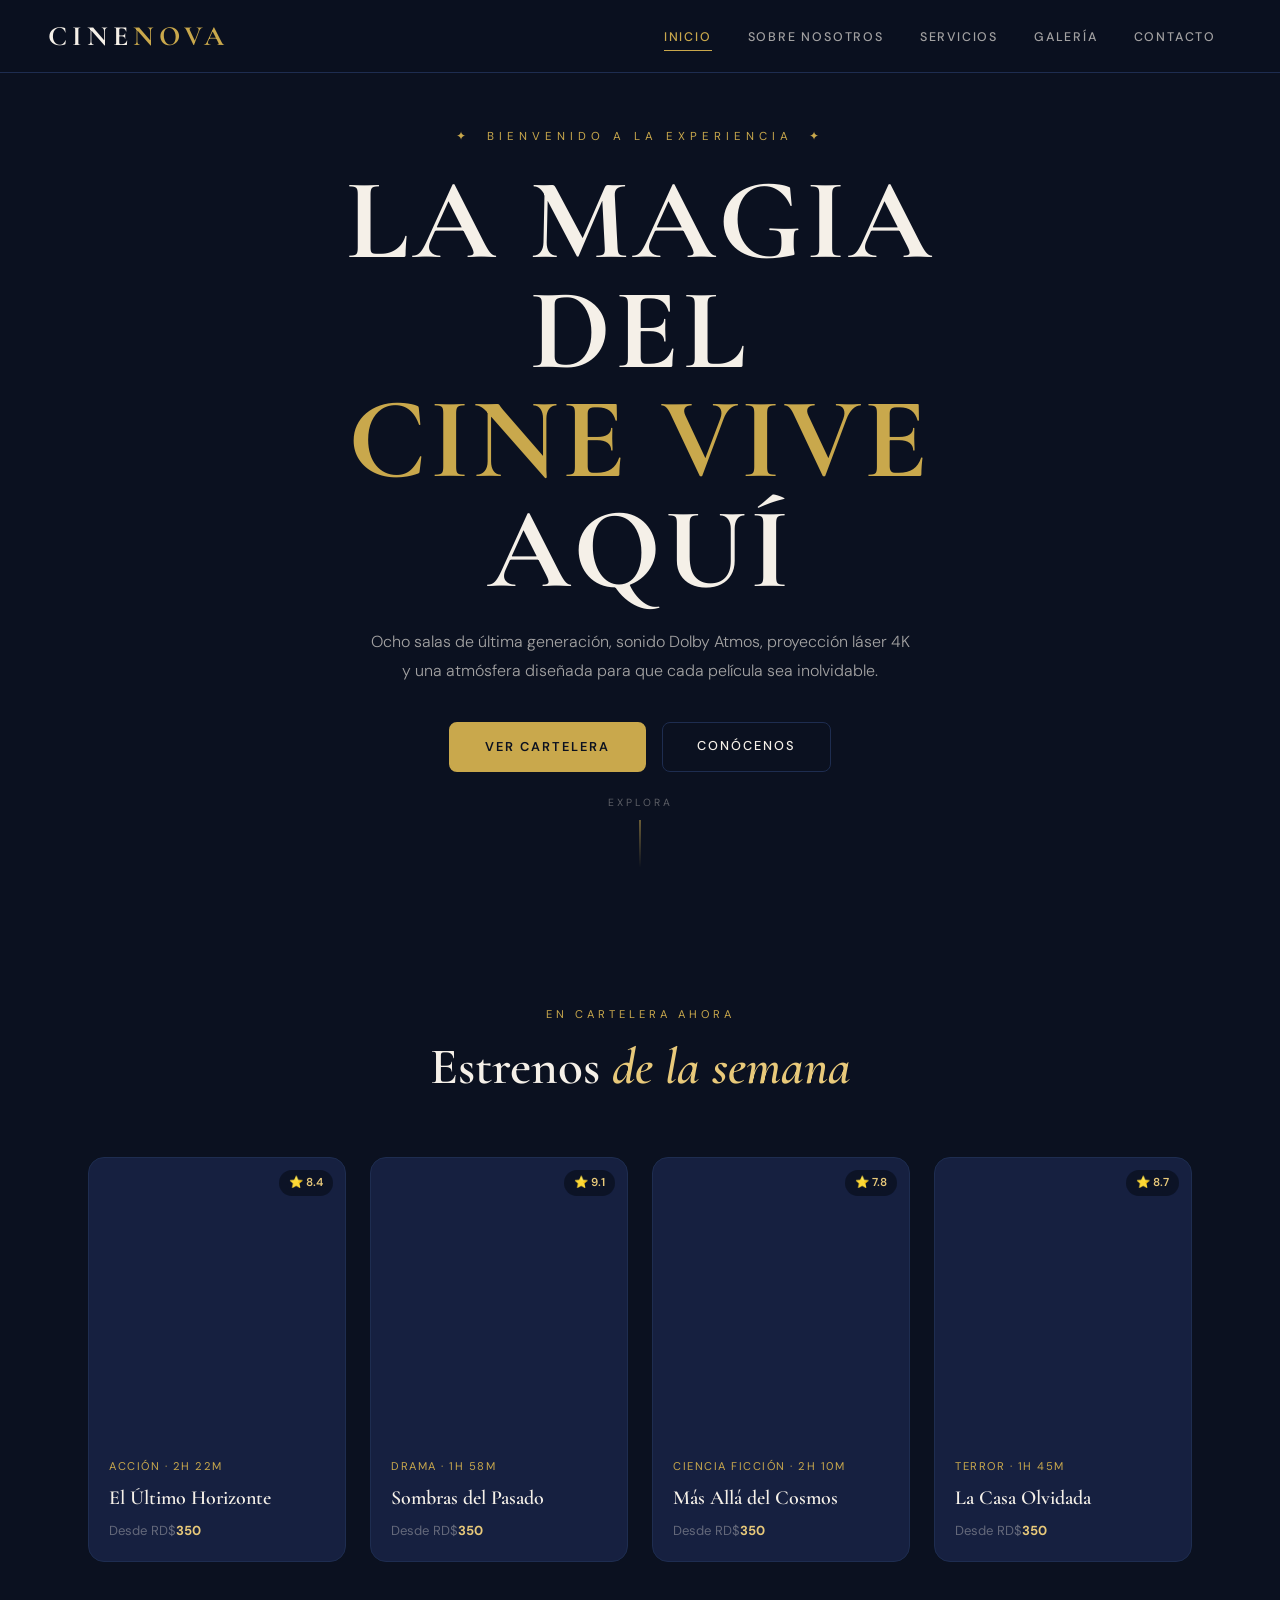
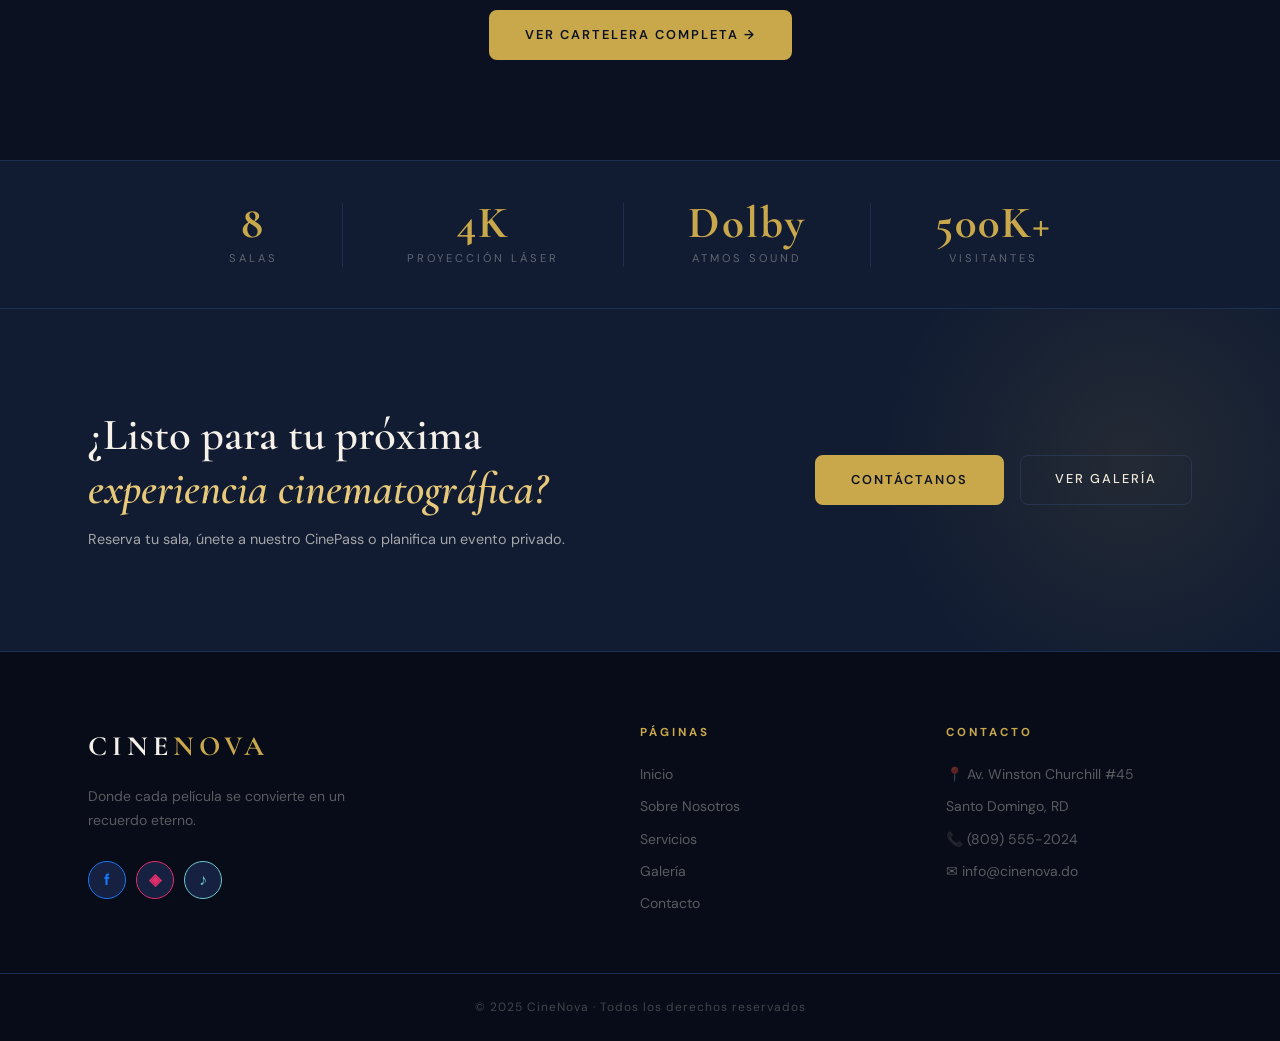
==== index.html @ c92f1b6f "Add files via upload" ====
<!DOCTYPE html>
<html lang="es">
<head>
<meta charset="UTF-8"/>
<meta name="viewport" content="width=device-width, initial-scale=1.0"/>
<title>CineNova – Inicio</title>
<link href="https://fonts.googleapis.com/css2?family=Cormorant+Garamond:wght@300;400;600;700&family=DM+Sans:wght@300;400;500;600&display=swap" rel="stylesheet"/>
<link rel="stylesheet" href="styles.css"/>
</head>
<body>

<!-- NAVBAR -->
<nav class="navbar">
  <div class="nav-inner">
    <a href="index.html" class="logo">CINE<span>NOVA</span></a>
    <ul class="nav-links" id="navLinks">
      <li><a href="index.html" class="active">Inicio</a></li>
      <li><a href="sobre.html">Sobre Nosotros</a></li>
      <li><a href="servicios.html">Servicios</a></li>
      <li><a href="galeria.html">Galería</a></li>
      <li><a href="contacto.html">Contacto</a></li>
    </ul>
    <button class="hamburger" id="hamburger" onclick="toggleNav()">
      <span></span><span></span><span></span>
    </button>
  </div>
</nav>

<!-- HERO -->
<section class="hero">
  <div class="hero-overlay"></div>
  <div class="hero-particles" id="particles"></div>
  <div class="hero-content animate-in">
    <p class="eyebrow">✦ &nbsp;Bienvenido a la experiencia&nbsp; ✦</p>
    <h1 class="hero-title">LA MAGIA DEL<br><span>CINE VIVE</span><br>AQUÍ</h1>
    <p class="hero-desc">Ocho salas de última generación, sonido Dolby Atmos, proyección láser 4K y una atmósfera diseñada para que cada película sea inolvidable.</p>
    <div class="hero-actions">
      <a href="servicios.html" class="btn-primary">Ver Cartelera</a>
      <a href="sobre.html" class="btn-ghost">Conócenos</a>
    </div>
  </div>
  <div class="hero-scroll">
    <span>Explora</span>
    <div class="scroll-line"></div>
  </div>
</section>

<!-- CARTELERA PREVIEW -->
<section class="cartelera-preview">
  <div class="container">
    <div class="section-header centered">
      <span class="label">En cartelera ahora</span>
      <h2>Estrenos <em>de la semana</em></h2>
    </div>
    <div class="peliculas-grid">
      <div class="pelicula-card" style="animation-delay:.1s">
        <div class="pelicula-img" style="background-image:url('https://images.unsplash.com/photo-1485846234645-a62644f84728?w=400&q=80')">
          <span class="rating">⭐ 8.4</span>
          <div class="pelicula-overlay"><button class="btn-tickets">Comprar</button></div>
        </div>
        <div class="pelicula-info">
          <span class="genero">Acción · 2h 22m</span>
          <h3>El Último Horizonte</h3>
          <p>Desde RD$<strong>350</strong></p>
        </div>
      </div>
      <div class="pelicula-card" style="animation-delay:.2s">
        <div class="pelicula-img" style="background-image:url('https://images.unsplash.com/photo-1626814026160-2237a95fc5a0?w=400&q=80')">
          <span class="rating">⭐ 9.1</span>
          <div class="pelicula-overlay"><button class="btn-tickets">Comprar</button></div>
        </div>
        <div class="pelicula-info">
          <span class="genero">Drama · 1h 58m</span>
          <h3>Sombras del Pasado</h3>
          <p>Desde RD$<strong>350</strong></p>
        </div>
      </div>
      <div class="pelicula-card" style="animation-delay:.3s">
        <div class="pelicula-img" style="background-image:url('https://images.unsplash.com/photo-1535016120720-40c646be5580?w=400&q=80')">
          <span class="rating">⭐ 7.8</span>
          <div class="pelicula-overlay"><button class="btn-tickets">Comprar</button></div>
        </div>
        <div class="pelicula-info">
          <span class="genero">Ciencia Ficción · 2h 10m</span>
          <h3>Más Allá del Cosmos</h3>
          <p>Desde RD$<strong>350</strong></p>
        </div>
      </div>
      <div class="pelicula-card" style="animation-delay:.4s">
        <div class="pelicula-img" style="background-image:url('https://images.unsplash.com/photo-1518676590629-3dcbd9c5a5c9?w=400&q=80')">
          <span class="rating">⭐ 8.7</span>
          <div class="pelicula-overlay"><button class="btn-tickets">Comprar</button></div>
        </div>
        <div class="pelicula-info">
          <span class="genero">Terror · 1h 45m</span>
          <h3>La Casa Olvidada</h3>
          <p>Desde RD$<strong>350</strong></p>
        </div>
      </div>
    </div>
    <div class="centered" style="margin-top:48px">
      <a href="servicios.html" class="btn-primary">Ver Cartelera Completa →</a>
    </div>
  </div>
</section>

<!-- EXPERIENCIA STRIP -->
<section class="exp-strip">
  <div class="exp-item"><span class="exp-num">8</span><span class="exp-label">Salas</span></div>
  <div class="exp-div"></div>
  <div class="exp-item"><span class="exp-num">4K</span><span class="exp-label">Proyección Láser</span></div>
  <div class="exp-div"></div>
  <div class="exp-item"><span class="exp-num">Dolby</span><span class="exp-label">Atmos Sound</span></div>
  <div class="exp-div"></div>
  <div class="exp-item"><span class="exp-num">500K+</span><span class="exp-label">Visitantes</span></div>
</section>

<!-- CTA BANNER -->
<section class="cta-banner">
  <div class="container">
    <div class="cta-inner">
      <div>
        <h2>¿Listo para tu próxima<br><em>experiencia cinematográfica?</em></h2>
        <p>Reserva tu sala, únete a nuestro CinePass o planifica un evento privado.</p>
      </div>
      <div class="cta-buttons">
        <a href="contacto.html" class="btn-primary">Contáctanos</a>
        <a href="galeria.html" class="btn-ghost">Ver Galería</a>
      </div>
    </div>
  </div>
</section>

<!-- FOOTER -->
<footer class="footer">
  <div class="footer-inner">
    <div class="footer-brand">
      <a href="index.html" class="logo">CINE<span>NOVA</span></a>
      <p>Donde cada película se convierte en un recuerdo eterno.</p>
      <div class="social-links">
        <a href="https://facebook.com" target="_blank" class="soc-btn fb">f</a>
        <a href="https://instagram.com" target="_blank" class="soc-btn ig">◈</a>
        <a href="https://tiktok.com" target="_blank" class="soc-btn tt">♪</a>
      </div>
    </div>
    <div class="footer-nav">
      <h4>Páginas</h4>
      <ul>
        <li><a href="index.html">Inicio</a></li>
        <li><a href="sobre.html">Sobre Nosotros</a></li>
        <li><a href="servicios.html">Servicios</a></li>
        <li><a href="galeria.html">Galería</a></li>
        <li><a href="contacto.html">Contacto</a></li>
      </ul>
    </div>
    <div class="footer-nav">
      <h4>Contacto</h4>
      <ul>
        <li>📍 Av. Winston Churchill #45</li>
        <li>Santo Domingo, RD</li>
        <li>📞 (809) 555-2024</li>
        <li>✉ info@cinenova.do</li>
      </ul>
    </div>
  </div>
  <div class="footer-bottom">
    <p>© 2025 CineNova · Todos los derechos reservados</p>
  </div>
</footer>

<script src="main.js"></script>
</body>
</html>
---- styles.css ----
/* ═══════════════════════════════════════
   CINENOVA — STYLESHEET GLOBAL
   Paleta: Azul marino profundo + Dorado
═══════════════════════════════════════ */

@import url('https://fonts.googleapis.com/css2?family=Cormorant+Garamond:ital,wght@0,300;0,400;0,600;0,700;1,400;1,600&family=DM+Sans:wght@300;400;500;600&display=swap');

:root {
  --navy:      #0b1120;
  --navy-mid:  #111c32;
  --navy-card: #162040;
  --navy-line: #1e2d50;
  --gold:      #c9a84c;
  --gold-lt:   #e8c97a;
  --gold-pale: rgba(201,168,76,0.12);
  --cream:     #f5f0e8;
  --cream-dim: rgba(245,240,232,0.65);
  --cream-faint:rgba(245,240,232,0.35);
  --white:     #ffffff;
  --red-acc:   #c0392b;

  --font-display: 'Cormorant Garamond', Georgia, serif;
  --font-body:    'DM Sans', sans-serif;

  --radius:  8px;
  --radius-lg: 16px;
  --shadow:  0 8px 40px rgba(0,0,0,0.45);
  --shadow-gold: 0 0 40px rgba(201,168,76,0.15);
}

*, *::before, *::after { margin:0; padding:0; box-sizing:border-box; }
html { scroll-behavior: smooth; }

body {
  background: var(--navy);
  color: var(--cream);
  font-family: var(--font-body);
  font-size: 16px;
  line-height: 1.6;
  overflow-x: hidden;
}

/* ── SCROLLBAR ── */
::-webkit-scrollbar { width: 6px; }
::-webkit-scrollbar-track { background: var(--navy); }
::-webkit-scrollbar-thumb { background: var(--gold); border-radius: 3px; }

/* ─────────────────────────────── NAVBAR */
.navbar {
  position: fixed;
  top: 0; left: 0; right: 0;
  z-index: 999;
  background: rgba(11,17,32,0.93);
  backdrop-filter: blur(18px);
  border-bottom: 1px solid var(--navy-line);
  transition: box-shadow .3s;
}
.navbar.scrolled { box-shadow: 0 4px 30px rgba(0,0,0,0.6); }
.nav-inner {
  max-width: 1280px;
  margin: 0 auto;
  padding: 0 48px;
  height: 72px;
  display: flex;
  align-items: center;
  justify-content: space-between;
}
.logo {
  font-family: var(--font-display);
  font-size: 1.75rem;
  font-weight: 700;
  letter-spacing: 5px;
  color: var(--cream);
  text-decoration: none;
}
.logo span { color: var(--gold); }
.nav-links {
  list-style: none;
  display: flex;
  gap: 4px;
}
.nav-links a {
  text-decoration: none;
  color: var(--cream-dim);
  font-size: .78rem;
  font-weight: 500;
  letter-spacing: 1.8px;
  text-transform: uppercase;
  padding: 8px 16px;
  border-radius: 4px;
  transition: color .2s, background .2s;
  position: relative;
}
.nav-links a:hover,
.nav-links a.active {
  color: var(--gold);
}
.nav-links a.active::after {
  content: '';
  position: absolute;
  bottom: 2px; left: 16px; right: 16px;
  height: 1px;
  background: var(--gold);
}
.hamburger {
  display: none;
  background: none;
  border: none;
  cursor: pointer;
  flex-direction: column;
  gap: 5px;
  padding: 4px;
}
.hamburger span {
  display: block;
  width: 24px; height: 2px;
  background: var(--cream);
  border-radius: 2px;
  transition: .3s;
}

/* ─────────────────────────────── BOTONES */
.btn-primary {
  display: inline-block;
  padding: 13px 34px;
  background: var(--gold);
  color: var(--navy);
  font-family: var(--font-body);
  font-weight: 600;
  font-size: .8rem;
  letter-spacing: 2px;
  text-transform: uppercase;
  text-decoration: none;
  border-radius: var(--radius);
  border: 2px solid var(--gold);
  transition: background .2s, color .2s, transform .15s, box-shadow .2s;
  cursor: pointer;
}
.btn-primary:hover {
  background: transparent;
  color: var(--gold);
  transform: translateY(-2px);
  box-shadow: var(--shadow-gold);
}
.btn-ghost {
  display: inline-block;
  padding: 13px 34px;
  background: transparent;
  color: var(--cream);
  font-family: var(--font-body);
  font-weight: 500;
  font-size: .8rem;
  letter-spacing: 2px;
  text-transform: uppercase;
  text-decoration: none;
  border-radius: var(--radius);
  border: 1px solid var(--navy-line);
  transition: border-color .2s, color .2s, transform .15s;
}
.btn-ghost:hover {
  border-color: var(--gold);
  color: var(--gold);
  transform: translateY(-2px);
}

/* ─────────────────────────────── HELPERS */
.container { max-width: 1200px; margin: 0 auto; padding: 0 48px; }
.centered { text-align: center; }

.section-header { margin-bottom: 60px; }
.section-header.centered { text-align: center; }
.label {
  display: inline-block;
  font-size: .7rem;
  letter-spacing: 4px;
  text-transform: uppercase;
  color: var(--gold);
  margin-bottom: 14px;
}
.section-header h2 {
  font-family: var(--font-display);
  font-size: clamp(2.2rem, 4vw, 3.4rem);
  font-weight: 600;
  color: var(--cream);
  line-height: 1.15;
}
.section-header h2 em {
  font-style: italic;
  color: var(--gold-lt);
}
.divider-gold {
  width: 48px; height: 2px;
  background: var(--gold);
  margin: 20px 0 32px;
}
.divider-gold.centered { margin: 20px auto 32px; }

/* ─────────────────────────────── PAGE HERO (subpáginas) */
.page-hero {
  min-height: 360px;
  display: flex;
  align-items: center;
  padding-top: 72px;
  position: relative;
  overflow: hidden;
}
.page-hero-bg {
  position: absolute;
  inset: 0;
  background-size: cover;
  background-position: center;
  filter: brightness(.3) saturate(.7);
}
.page-hero-overlay {
  position: absolute;
  inset: 0;
  background: linear-gradient(135deg, rgba(11,17,32,.9) 0%, rgba(11,17,32,.6) 100%);
}
.page-hero-content {
  position: relative;
  z-index: 2;
  max-width: 1200px;
  margin: 0 auto;
  padding: 80px 48px;
}
.page-hero-content .label { display: block; margin-bottom: 12px; }
.page-hero-content h1 {
  font-family: var(--font-display);
  font-size: clamp(3rem, 6vw, 5.5rem);
  font-weight: 700;
  letter-spacing: 3px;
  line-height: 1;
  color: var(--cream);
}
.page-hero-content h1 em { color: var(--gold); font-style: italic; }
.breadcrumb {
  margin-top: 24px;
  font-size: .75rem;
  letter-spacing: 1.5px;
  color: var(--cream-faint);
}
.breadcrumb a { color: var(--gold); text-decoration: none; }
.breadcrumb a:hover { text-decoration: underline; }

/* ─────────────────────────────── HERO (inicio) */
.hero {
  min-height: 100vh;
  display: flex;
  align-items: center;
  justify-content: center;
  position: relative;
  overflow: hidden;
}
.hero-overlay {
  position: absolute;
  inset: 0;
  background:
    linear-gradient(to bottom, rgba(11,17,32,.55) 0%, rgba(11,17,32,.92) 100%),
    url('https://images.unsplash.com/photo-1489599849927-2ee91cede3ba?w=1800&q=80') center/cover no-repeat;
}
.hero-particles {
  position: absolute;
  inset: 0;
  pointer-events: none;
}
.particle {
  position: absolute;
  width: 2px; height: 2px;
  background: var(--gold);
  border-radius: 50%;
  opacity: 0;
  animation: twinkle linear infinite;
}
@keyframes twinkle {
  0%   { opacity: 0; transform: translateY(0) scale(1); }
  50%  { opacity: .7; }
  100% { opacity: 0; transform: translateY(-60px) scale(.5); }
}
.hero-content {
  position: relative;
  z-index: 2;
  text-align: center;
  max-width: 820px;
  padding: 0 24px;
}
.animate-in { animation: fadeUp .9s ease both; }
.eyebrow {
  font-size: .72rem;
  letter-spacing: 5px;
  text-transform: uppercase;
  color: var(--gold);
  margin-bottom: 20px;
}
.hero-title {
  font-family: var(--font-display);
  font-size: clamp(3.5rem, 9vw, 7.5rem);
  font-weight: 700;
  line-height: .95;
  letter-spacing: 4px;
  color: var(--cream);
  margin-bottom: 24px;
}
.hero-title span { color: var(--gold); }
.hero-desc {
  font-size: 1rem;
  font-weight: 300;
  line-height: 1.8;
  color: var(--cream-dim);
  max-width: 540px;
  margin: 0 auto 36px;
}
.hero-actions { display: flex; gap: 16px; justify-content: center; flex-wrap: wrap; }
.hero-scroll {
  position: absolute;
  bottom: 32px; left: 50%;
  transform: translateX(-50%);
  display: flex;
  flex-direction: column;
  align-items: center;
  gap: 8px;
  font-size: .65rem;
  letter-spacing: 3px;
  text-transform: uppercase;
  color: var(--cream-faint);
  z-index: 2;
}
.scroll-line {
  width: 1px; height: 48px;
  background: linear-gradient(to bottom, var(--gold), transparent);
  animation: scrollPulse 2s ease-in-out infinite;
}
@keyframes scrollPulse {
  0%,100% { opacity: .3; transform: scaleY(.5); transform-origin: top; }
  50%      { opacity: 1;  transform: scaleY(1);  transform-origin: top; }
}

/* ─────────────────────────────── CARTELERA PREVIEW */
.cartelera-preview {
  padding: 100px 0;
  background: var(--navy);
}
.peliculas-grid {
  display: grid;
  grid-template-columns: repeat(4, 1fr);
  gap: 24px;
}
.pelicula-card {
  border-radius: var(--radius-lg);
  overflow: hidden;
  background: var(--navy-card);
  border: 1px solid var(--navy-line);
  transition: transform .3s, box-shadow .3s;
  animation: fadeUp .6s ease both;
}
.pelicula-card:hover {
  transform: translateY(-8px);
  box-shadow: var(--shadow-gold);
}
.pelicula-img {
  height: 280px;
  background-size: cover;
  background-position: center;
  position: relative;
  overflow: hidden;
}
.rating {
  position: absolute;
  top: 12px; right: 12px;
  background: rgba(11,17,32,.8);
  color: var(--gold-lt);
  font-size: .72rem;
  font-weight: 600;
  padding: 4px 10px;
  border-radius: 20px;
  backdrop-filter: blur(8px);
}
.pelicula-overlay {
  position: absolute;
  inset: 0;
  background: rgba(11,17,32,.7);
  display: flex;
  align-items: center;
  justify-content: center;
  opacity: 0;
  transition: opacity .3s;
}
.pelicula-card:hover .pelicula-overlay { opacity: 1; }
.btn-tickets {
  padding: 10px 24px;
  background: var(--gold);
  color: var(--navy);
  font-family: var(--font-body);
  font-weight: 700;
  font-size: .75rem;
  letter-spacing: 2px;
  text-transform: uppercase;
  border: none;
  border-radius: 4px;
  cursor: pointer;
  transition: background .2s;
}
.btn-tickets:hover { background: var(--gold-lt); }
.pelicula-info {
  padding: 20px;
}
.genero {
  font-size: .7rem;
  letter-spacing: 1.5px;
  text-transform: uppercase;
  color: var(--gold);
  display: block;
  margin-bottom: 6px;
}
.pelicula-info h3 {
  font-family: var(--font-display);
  font-size: 1.25rem;
  font-weight: 600;
  color: var(--cream);
  margin-bottom: 6px;
}
.pelicula-info p { font-size: .82rem; color: var(--cream-faint); }
.pelicula-info strong { color: var(--gold-lt); }

/* ─────────────────────────────── EXP STRIP */
.exp-strip {
  background: var(--navy-mid);
  border-top: 1px solid var(--navy-line);
  border-bottom: 1px solid var(--navy-line);
  display: flex;
  align-items: center;
  justify-content: center;
  flex-wrap: wrap;
  gap: 0;
  padding: 0;
}
.exp-item {
  display: flex;
  flex-direction: column;
  align-items: center;
  padding: 40px 64px;
  gap: 4px;
}
.exp-num {
  font-family: var(--font-display);
  font-size: 2.8rem;
  font-weight: 700;
  color: var(--gold);
  letter-spacing: 2px;
  line-height: 1;
}
.exp-label {
  font-size: .7rem;
  letter-spacing: 3px;
  text-transform: uppercase;
  color: var(--cream-faint);
}
.exp-div {
  width: 1px; height: 64px;
  background: var(--navy-line);
}

/* ─────────────────────────────── CTA BANNER */
.cta-banner {
  padding: 100px 0;
  background: var(--navy-mid);
  position: relative;
  overflow: hidden;
}
.cta-banner::before {
  content: '';
  position: absolute;
  top: -100px; right: -100px;
  width: 500px; height: 500px;
  background: radial-gradient(circle, rgba(201,168,76,.1) 0%, transparent 70%);
  pointer-events: none;
}
.cta-inner {
  display: flex;
  align-items: center;
  justify-content: space-between;
  gap: 40px;
  flex-wrap: wrap;
}
.cta-inner h2 {
  font-family: var(--font-display);
  font-size: clamp(2rem, 3.5vw, 3rem);
  font-weight: 600;
  color: var(--cream);
  line-height: 1.2;
}
.cta-inner h2 em { color: var(--gold-lt); font-style: italic; }
.cta-inner p { margin-top: 12px; color: var(--cream-dim); font-size: .9rem; }
.cta-buttons { display: flex; gap: 16px; flex-wrap: wrap; }

/* ─────────────────────────────── FOOTER */
.footer {
  background: #070c18;
  border-top: 1px solid var(--navy-line);
}
.footer-inner {
  max-width: 1200px;
  margin: 0 auto;
  padding: 72px 48px 48px;
  display: grid;
  grid-template-columns: 2fr 1fr 1fr;
  gap: 60px;
}
.footer-brand p {
  font-size: .875rem;
  color: var(--cream-faint);
  margin-top: 16px;
  line-height: 1.7;
  max-width: 300px;
}
.social-links {
  display: flex;
  gap: 10px;
  margin-top: 28px;
}
.soc-btn {
  width: 38px; height: 38px;
  border-radius: 50%;
  display: flex;
  align-items: center;
  justify-content: center;
  font-size: 1rem;
  text-decoration: none;
  font-weight: 700;
  transition: transform .2s, opacity .2s;
  border: 1px solid var(--navy-line);
  color: var(--cream);
  background: var(--navy-card);
}
.soc-btn:hover { transform: translateY(-3px); opacity: .85; }
.soc-btn.fb { border-color: #1877f2; color: #1877f2; }
.soc-btn.ig { border-color: #e1306c; color: #e1306c; }
.soc-btn.tt { border-color: #69c9d0; color: #69c9d0; }
.footer-nav h4 {
  font-size: .72rem;
  letter-spacing: 3px;
  text-transform: uppercase;
  color: var(--gold);
  margin-bottom: 20px;
}
.footer-nav ul { list-style: none; }
.footer-nav ul li {
  margin-bottom: 10px;
  font-size: .875rem;
  color: var(--cream-faint);
}
.footer-nav ul li a {
  color: var(--cream-faint);
  text-decoration: none;
  transition: color .2s;
}
.footer-nav ul li a:hover { color: var(--gold); }
.footer-bottom {
  border-top: 1px solid var(--navy-line);
  text-align: center;
  padding: 24px 48px;
  font-size: .75rem;
  color: rgba(245,240,232,.25);
  letter-spacing: 1px;
}

/* ─────────────────────────────── SOBRE NOSOTROS */
.sobre-layout {
  padding: 96px 0;
  background: var(--navy);
}
.sobre-grid {
  display: grid;
  grid-template-columns: 1fr 1fr;
  gap: 80px;
  align-items: center;
  max-width: 1200px;
  margin: 0 auto;
  padding: 0 48px;
}
.sobre-img-wrap {
  position: relative;
}
.sobre-img-wrap img {
  width: 100%;
  height: 520px;
  object-fit: cover;
  border-radius: var(--radius-lg);
  display: block;
  filter: brightness(.9) saturate(.85);
  transition: filter .4s;
}
.sobre-img-wrap:hover img { filter: brightness(1) saturate(1); }
.sobre-img-accent {
  position: absolute;
  bottom: -16px; right: -16px;
  width: 160px; height: 160px;
  border: 2px solid var(--gold);
  border-radius: var(--radius-lg);
  z-index: -1;
  opacity: .35;
}
.sobre-text p {
  font-size: .95rem;
  line-height: 1.9;
  color: var(--cream-dim);
  margin-bottom: 20px;
}
.valores-list {
  display: grid;
  grid-template-columns: 1fr 1fr;
  gap: 16px;
  margin-top: 36px;
}
.valor-item {
  background: var(--navy-card);
  border: 1px solid var(--navy-line);
  border-radius: var(--radius);
  padding: 20px 18px;
  transition: border-color .3s;
}
.valor-item:hover { border-color: var(--gold); }
.valor-item .icon { font-size: 1.5rem; margin-bottom: 8px; }
.valor-item h4 {
  font-family: var(--font-display);
  font-size: 1.1rem;
  color: var(--gold-lt);
  margin-bottom: 4px;
}
.valor-item p { font-size: .8rem; color: var(--cream-faint); line-height: 1.5; }

.equipo-section {
  padding: 80px 0;
  background: var(--navy-mid);
}
.equipo-grid {
  display: grid;
  grid-template-columns: repeat(3, 1fr);
  gap: 28px;
  margin-top: 16px;
}
.equipo-card {
  text-align: center;
  background: var(--navy-card);
  border: 1px solid var(--navy-line);
  border-radius: var(--radius-lg);
  padding: 36px 24px;
  transition: border-color .3s, transform .3s;
}
.equipo-card:hover { border-color: var(--gold); transform: translateY(-4px); }
.equipo-avatar {
  width: 90px; height: 90px;
  border-radius: 50%;
  object-fit: cover;
  margin: 0 auto 16px;
  border: 2px solid var(--gold);
  filter: grayscale(.3);
}
.equipo-card h3 {
  font-family: var(--font-display);
  font-size: 1.3rem;
  color: var(--cream);
  margin-bottom: 4px;
}
.equipo-card .cargo {
  font-size: .72rem;
  letter-spacing: 2px;
  text-transform: uppercase;
  color: var(--gold);
  margin-bottom: 12px;
}
.equipo-card p { font-size: .85rem; color: var(--cream-faint); line-height: 1.6; }

/* ─────────────────────────────── SERVICIOS */
.servicios-section {
  padding: 96px 0;
  background: var(--navy);
}
.servicios-main-grid {
  display: grid;
  grid-template-columns: repeat(3, 1fr);
  gap: 24px;
  margin-top: 16px;
}
.servicio-card {
  background: var(--navy-card);
  border: 1px solid var(--navy-line);
  border-radius: var(--radius-lg);
  padding: 44px 32px;
  transition: border-color .3s, transform .3s, box-shadow .3s;
  position: relative;
  overflow: hidden;
}
.servicio-card::before {
  content: '';
  position: absolute;
  top: 0; left: 0; right: 0;
  height: 3px;
  background: linear-gradient(90deg, var(--gold), var(--gold-lt));
  transform: scaleX(0);
  transform-origin: left;
  transition: transform .35s ease;
}
.servicio-card:hover::before { transform: scaleX(1); }
.servicio-card:hover {
  border-color: var(--gold);
  transform: translateY(-6px);
  box-shadow: var(--shadow-gold);
}
.serv-icon { font-size: 2.4rem; margin-bottom: 20px; display: block; }
.servicio-card h3 {
  font-family: var(--font-display);
  font-size: 1.5rem;
  font-weight: 600;
  color: var(--cream);
  margin-bottom: 12px;
  letter-spacing: 1px;
}
.servicio-card p {
  font-size: .88rem;
  line-height: 1.75;
  color: var(--cream-dim);
  margin-bottom: 20px;
}
.serv-price {
  display: inline-block;
  padding: 5px 14px;
  background: var(--gold-pale);
  color: var(--gold-lt);
  border-radius: 20px;
  font-size: .72rem;
  font-weight: 600;
  letter-spacing: 1.5px;
  text-transform: uppercase;
  border: 1px solid rgba(201,168,76,.25);
}
.serv-featured {
  border-color: var(--gold) !important;
  background: linear-gradient(135deg, var(--navy-card) 0%, rgba(201,168,76,.08) 100%);
}
.featured-badge {
  position: absolute;
  top: 18px; right: 18px;
  background: var(--gold);
  color: var(--navy);
  font-size: .65rem;
  font-weight: 700;
  letter-spacing: 2px;
  text-transform: uppercase;
  padding: 4px 10px;
  border-radius: 20px;
}

.horarios-section {
  padding: 80px 0;
  background: var(--navy-mid);
}
.horarios-grid {
  display: grid;
  grid-template-columns: repeat(4, 1fr);
  gap: 20px;
  margin-top: 16px;
}
.horario-card {
  background: var(--navy-card);
  border: 1px solid var(--navy-line);
  border-radius: var(--radius);
  padding: 28px 20px;
  text-align: center;
  transition: border-color .3s;
}
.horario-card:hover { border-color: var(--gold); }
.horario-card h4 {
  font-family: var(--font-display);
  font-size: 1.1rem;
  color: var(--gold-lt);
  margin-bottom: 8px;
}
.horario-card p { font-size: .82rem; color: var(--cream-faint); line-height: 1.6; }

/* ─────────────────────────────── GALERÍA */
.galeria-section {
  padding: 96px 0;
  background: var(--navy);
}
.galeria-masonry {
  display: grid;
  grid-template-columns: repeat(3, 1fr);
  grid-auto-rows: 220px;
  gap: 14px;
  margin-top: 16px;
}
.gal-item {
  overflow: hidden;
  border-radius: var(--radius);
  position: relative;
  cursor: pointer;
}
.gal-item.tall { grid-row: span 2; }
.gal-item.wide { grid-column: span 2; }
.gal-item img {
  width: 100%; height: 100%;
  object-fit: cover;
  transition: transform .5s, filter .5s;
  filter: brightness(.75) saturate(.8);
}
.gal-item:hover img { transform: scale(1.06); filter: brightness(.95) saturate(1.1); }
.gal-overlay {
  position: absolute; inset: 0;
  background: linear-gradient(to top, rgba(11,17,32,.7) 0%, transparent 60%);
  display: flex; align-items: flex-end;
  padding: 20px;
  opacity: 0;
  transition: opacity .3s;
}
.gal-item:hover .gal-overlay { opacity: 1; }
.gal-overlay span {
  font-size: .75rem;
  letter-spacing: 2px;
  text-transform: uppercase;
  color: var(--gold-lt);
  font-weight: 600;
}

.video-section {
  padding: 80px 0;
  background: var(--navy-mid);
}
.video-embed-wrap {
  position: relative;
  width: 100%; max-width: 860px;
  aspect-ratio: 16/9;
  border-radius: var(--radius-lg);
  overflow: hidden;
  border: 1px solid var(--navy-line);
  box-shadow: var(--shadow);
  margin-top: 16px;
}
.video-embed-wrap iframe { width: 100%; height: 100%; border: none; }

.redes-section {
  padding: 80px 0;
  background: var(--navy);
}
.redes-grid {
  display: grid;
  grid-template-columns: repeat(3, 1fr);
  gap: 24px;
  margin-top: 16px;
}
.red-card {
  display: flex;
  align-items: center;
  gap: 20px;
  background: var(--navy-card);
  border: 1px solid var(--navy-line);
  border-radius: var(--radius-lg);
  padding: 32px 28px;
  text-decoration: none;
  transition: border-color .3s, transform .2s;
}
.red-card:hover { transform: translateY(-4px); }
.red-card.fb:hover { border-color: #1877f2; }
.red-card.ig:hover { border-color: #e1306c; }
.red-card.tt:hover { border-color: #69c9d0; }
.red-icon { font-size: 2rem; min-width: 48px; text-align: center; }
.red-info h4 {
  font-family: var(--font-display);
  font-size: 1.2rem;
  color: var(--cream);
  margin-bottom: 4px;
}
.red-info p { font-size: .8rem; color: var(--cream-faint); }

/* ─────────────────────────────── CONTACTO */
.contacto-section {
  padding: 96px 0;
  background: var(--navy);
}
.contacto-grid {
  display: grid;
  grid-template-columns: 1fr 1.2fr;
  gap: 80px;
  max-width: 1200px;
  margin: 0 auto;
  padding: 0 48px;
}
.contacto-info p {
  font-size: .9rem;
  line-height: 1.85;
  color: var(--cream-dim);
  margin-bottom: 36px;
}
.info-block {
  display: flex;
  align-items: flex-start;
  gap: 18px;
  margin-bottom: 28px;
}
.info-block .ib-icon {
  width: 44px; height: 44px;
  background: var(--gold-pale);
  border: 1px solid rgba(201,168,76,.2);
  border-radius: 50%;
  display: flex; align-items: center; justify-content: center;
  font-size: 1.1rem;
  flex-shrink: 0;
}
.info-block .ib-text strong {
  display: block;
  font-size: .7rem;
  letter-spacing: 2px;
  text-transform: uppercase;
  color: var(--gold);
  margin-bottom: 4px;
}
.info-block .ib-text span {
  font-size: .9rem;
  color: var(--cream-dim);
}
.map-embed {
  margin-top: 36px;
  border-radius: var(--radius-lg);
  overflow: hidden;
  border: 1px solid var(--navy-line);
  height: 220px;
}
.map-embed iframe { width:100%; height:100%; border:none; filter: invert(.9) hue-rotate(185deg) saturate(.6); }

.contacto-form-box {
  background: var(--navy-card);
  border: 1px solid var(--navy-line);
  border-radius: var(--radius-lg);
  padding: 48px 44px;
}
.contacto-form-box h3 {
  font-family: var(--font-display);
  font-size: 2rem;
  color: var(--cream);
  margin-bottom: 8px;
}
.contacto-form-box .sub-text {
  font-size: .85rem;
  color: var(--cream-faint);
  margin-bottom: 32px;
}
.form-row { display: grid; grid-template-columns: 1fr 1fr; gap: 16px; }
.form-group { margin-bottom: 20px; }
.form-group label {
  display: block;
  font-size: .7rem;
  letter-spacing: 2px;
  text-transform: uppercase;
  color: var(--cream-faint);
  margin-bottom: 8px;
}
.form-group input,
.form-group select,
.form-group textarea {
  width: 100%;
  background: rgba(255,255,255,.04);
  border: 1px solid var(--navy-line);
  border-radius: var(--radius);
  padding: 12px 16px;
  color: var(--cream);
  font-family: var(--font-body);
  font-size: .9rem;
  transition: border-color .2s;
  outline: none;
}
.form-group input:focus,
.form-group select:focus,
.form-group textarea:focus { border-color: var(--gold); }
.form-group select option { background: var(--navy-card); }
.form-group textarea { height: 130px; resize: vertical; }
.btn-send {
  width: 100%;
  padding: 15px;
  background: var(--gold);
  color: var(--navy);
  font-family: var(--font-body);
  font-weight: 700;
  font-size: .82rem;
  letter-spacing: 2.5px;
  text-transform: uppercase;
  border: 2px solid var(--gold);
  border-radius: var(--radius);
  cursor: pointer;
  transition: background .2s, color .2s, transform .15s;
  margin-top: 8px;
}
.btn-send:hover {
  background: transparent;
  color: var(--gold);
  transform: translateY(-2px);
}
.form-success-msg {
  display: none;
  text-align: center;
  padding: 32px 0;
}
.form-success-msg .check { font-size: 3rem; margin-bottom: 12px; }
.form-success-msg h4 {
  font-family: var(--font-display);
  font-size: 1.6rem;
  color: var(--gold-lt);
  margin-bottom: 8px;
}
.form-success-msg p { font-size: .85rem; color: var(--cream-faint); }

/* ─────────────────────────────── ANIMACIONES */
@keyframes fadeUp {
  from { opacity:0; transform:translateY(28px); }
  to   { opacity:1; transform:translateY(0); }
}
.reveal {
  opacity: 0;
  transform: translateY(24px);
  transition: opacity .65s ease, transform .65s ease;
}
.reveal.visible { opacity: 1; transform: translateY(0); }

/* ─────────────────────────────── RESPONSIVE */
@media (max-width: 1024px) {
  .peliculas-grid { grid-template-columns: repeat(2, 1fr); }
  .servicios-main-grid { grid-template-columns: repeat(2, 1fr); }
  .horarios-grid { grid-template-columns: repeat(2, 1fr); }
  .sobre-grid { grid-template-columns: 1fr; gap: 40px; }
  .sobre-img-wrap img { height: 360px; }
  .equipo-grid { grid-template-columns: 1fr 1fr; }
  .contacto-grid { grid-template-columns: 1fr; gap: 48px; padding: 0 24px; }
  .galeria-masonry { grid-template-columns: 1fr 1fr; }
  .redes-grid { grid-template-columns: 1fr; max-width: 440px; }
  .footer-inner { grid-template-columns: 1fr 1fr; }
}
@media (max-width: 768px) {
  .nav-inner { padding: 0 24px; }
  .container { padding: 0 24px; }
  .nav-links { display: none; position: absolute; top: 72px; left: 0; right: 0; background: var(--navy-mid); padding: 24px; flex-direction: column; border-bottom: 1px solid var(--navy-line); }
  .nav-links.open { display: flex; }
  .hamburger { display: flex; }
  .exp-item { padding: 28px 28px; }
  .exp-div { display: none; }
  .peliculas-grid { grid-template-columns: 1fr; }
  .servicios-main-grid { grid-template-columns: 1fr; }
  .horarios-grid { grid-template-columns: 1fr 1fr; }
  .form-row { grid-template-columns: 1fr; }
  .galeria-masonry { grid-template-columns: 1fr; }
  .gal-item.wide { grid-column: span 1; }
  .redes-grid { grid-template-columns: 1fr; }
  .equipo-grid { grid-template-columns: 1fr; }
  .valores-list { grid-template-columns: 1fr; }
  .cta-inner { flex-direction: column; }
  .footer-inner { grid-template-columns: 1fr; padding: 48px 24px 24px; gap: 36px; }
  .page-hero-content { padding: 60px 24px; }
}
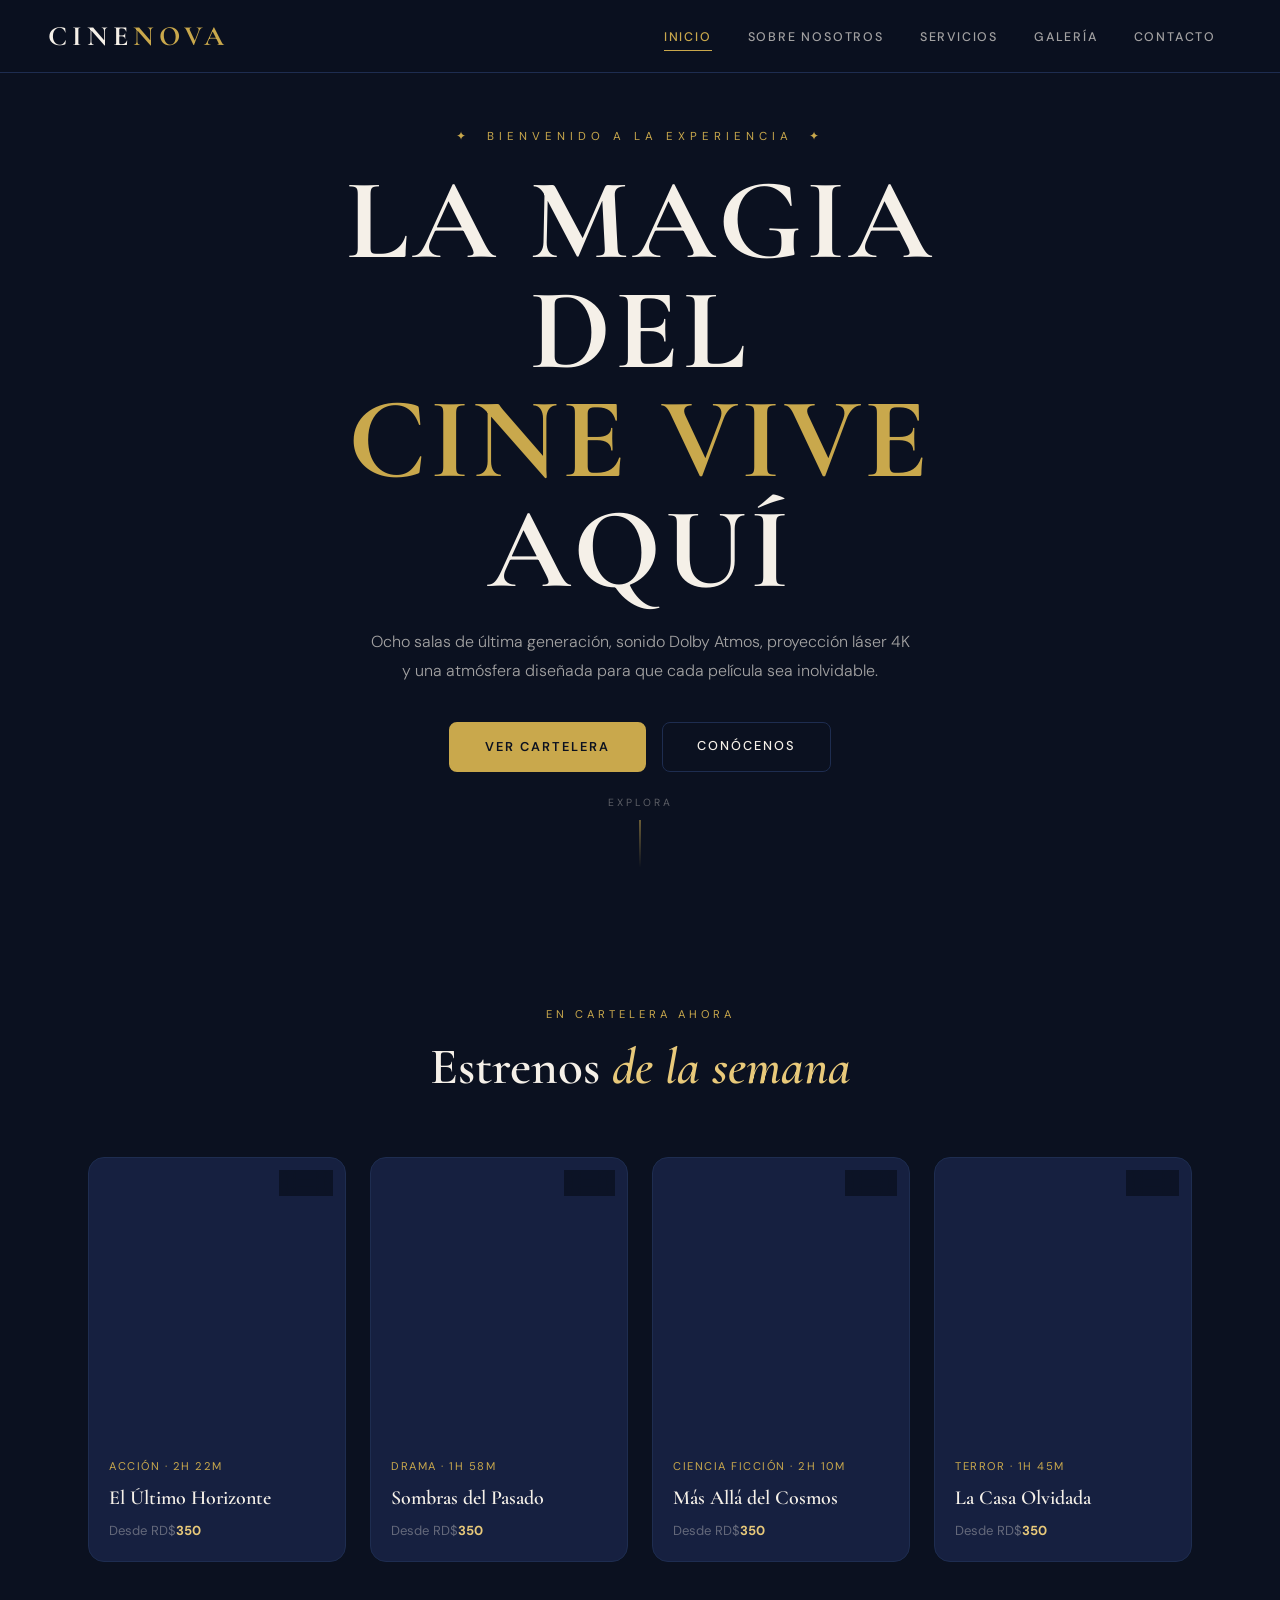
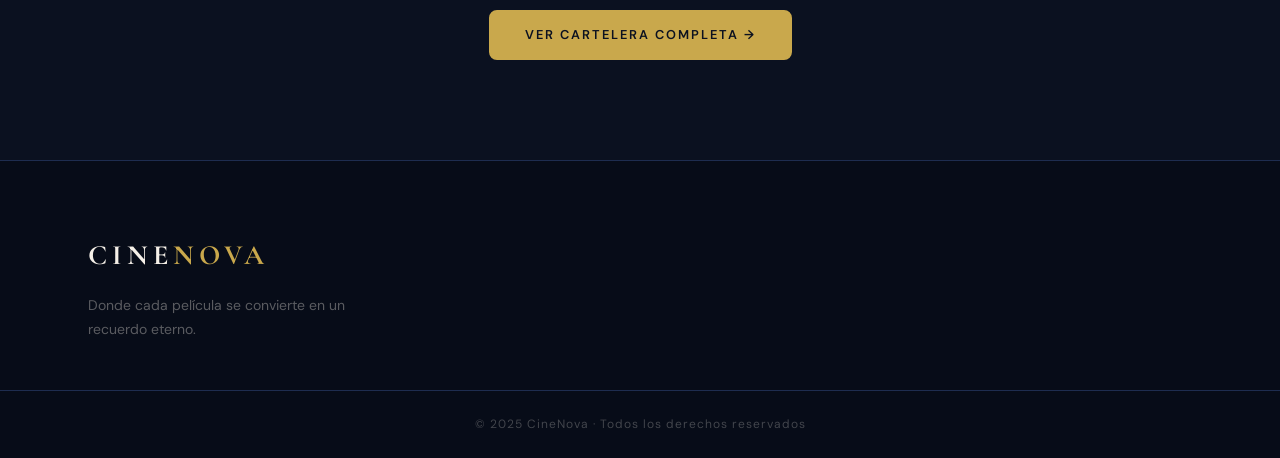
==== commit f9de94e2: "Update index.html" ====
--- a/index.html
+++ b/index.html
@@ -53,10 +53,14 @@
       <h2>Estrenos <em>de la semana</em></h2>
     </div>
     <div class="peliculas-grid">
+
+      <!-- 1 -->
       <div class="pelicula-card" style="animation-delay:.1s">
         <div class="pelicula-img" style="background-image:url('https://images.unsplash.com/photo-1485846234645-a62644f84728?w=400&q=80')">
           <span class="rating">⭐ 8.4</span>
-          <div class="pelicula-overlay"><button class="btn-tickets">Comprar</button></div>
+          <div class="pelicula-overlay">
+            <button class="btn-tickets" onclick="comprar('El Último Horizonte')">Comprar</button>
+          </div>
         </div>
         <div class="pelicula-info">
           <span class="genero">Acción · 2h 22m</span>
@@ -64,10 +68,14 @@
           <p>Desde RD$<strong>350</strong></p>
         </div>
       </div>
+
+      <!-- 2 -->
       <div class="pelicula-card" style="animation-delay:.2s">
         <div class="pelicula-img" style="background-image:url('https://images.unsplash.com/photo-1626814026160-2237a95fc5a0?w=400&q=80')">
           <span class="rating">⭐ 9.1</span>
-          <div class="pelicula-overlay"><button class="btn-tickets">Comprar</button></div>
+          <div class="pelicula-overlay">
+            <button class="btn-tickets" onclick="comprar('Sombras del Pasado')">Comprar</button>
+          </div>
         </div>
         <div class="pelicula-info">
           <span class="genero">Drama · 1h 58m</span>
@@ -75,10 +83,14 @@
           <p>Desde RD$<strong>350</strong></p>
         </div>
       </div>
+
+      <!-- 3 -->
       <div class="pelicula-card" style="animation-delay:.3s">
         <div class="pelicula-img" style="background-image:url('https://images.unsplash.com/photo-1535016120720-40c646be5580?w=400&q=80')">
           <span class="rating">⭐ 7.8</span>
-          <div class="pelicula-overlay"><button class="btn-tickets">Comprar</button></div>
+          <div class="pelicula-overlay">
+            <button class="btn-tickets" onclick="comprar('Más Allá del Cosmos')">Comprar</button>
+          </div>
         </div>
         <div class="pelicula-info">
           <span class="genero">Ciencia Ficción · 2h 10m</span>
@@ -86,10 +98,14 @@
           <p>Desde RD$<strong>350</strong></p>
         </div>
       </div>
+
+      <!-- 4 -->
       <div class="pelicula-card" style="animation-delay:.4s">
         <div class="pelicula-img" style="background-image:url('https://images.unsplash.com/photo-1518676590629-3dcbd9c5a5c9?w=400&q=80')">
           <span class="rating">⭐ 8.7</span>
-          <div class="pelicula-overlay"><button class="btn-tickets">Comprar</button></div>
+          <div class="pelicula-overlay">
+            <button class="btn-tickets" onclick="comprar('La Casa Olvidada')">Comprar</button>
+          </div>
         </div>
         <div class="pelicula-info">
           <span class="genero">Terror · 1h 45m</span>
@@ -97,36 +113,11 @@
           <p>Desde RD$<strong>350</strong></p>
         </div>
       </div>
+
     </div>
+
     <div class="centered" style="margin-top:48px">
       <a href="servicios.html" class="btn-primary">Ver Cartelera Completa →</a>
-    </div>
-  </div>
-</section>
-
-<!-- EXPERIENCIA STRIP -->
-<section class="exp-strip">
-  <div class="exp-item"><span class="exp-num">8</span><span class="exp-label">Salas</span></div>
-  <div class="exp-div"></div>
-  <div class="exp-item"><span class="exp-num">4K</span><span class="exp-label">Proyección Láser</span></div>
-  <div class="exp-div"></div>
-  <div class="exp-item"><span class="exp-num">Dolby</span><span class="exp-label">Atmos Sound</span></div>
-  <div class="exp-div"></div>
-  <div class="exp-item"><span class="exp-num">500K+</span><span class="exp-label">Visitantes</span></div>
-</section>
-
-<!-- CTA BANNER -->
-<section class="cta-banner">
-  <div class="container">
-    <div class="cta-inner">
-      <div>
-        <h2>¿Listo para tu próxima<br><em>experiencia cinematográfica?</em></h2>
-        <p>Reserva tu sala, únete a nuestro CinePass o planifica un evento privado.</p>
-      </div>
-      <div class="cta-buttons">
-        <a href="contacto.html" class="btn-primary">Contáctanos</a>
-        <a href="galeria.html" class="btn-ghost">Ver Galería</a>
-      </div>
     </div>
   </div>
 </section>
@@ -137,30 +128,6 @@
     <div class="footer-brand">
       <a href="index.html" class="logo">CINE<span>NOVA</span></a>
       <p>Donde cada película se convierte en un recuerdo eterno.</p>
-      <div class="social-links">
-        <a href="https://facebook.com" target="_blank" class="soc-btn fb">f</a>
-        <a href="https://instagram.com" target="_blank" class="soc-btn ig">◈</a>
-        <a href="https://tiktok.com" target="_blank" class="soc-btn tt">♪</a>
-      </div>
-    </div>
-    <div class="footer-nav">
-      <h4>Páginas</h4>
-      <ul>
-        <li><a href="index.html">Inicio</a></li>
-        <li><a href="sobre.html">Sobre Nosotros</a></li>
-        <li><a href="servicios.html">Servicios</a></li>
-        <li><a href="galeria.html">Galería</a></li>
-        <li><a href="contacto.html">Contacto</a></li>
-      </ul>
-    </div>
-    <div class="footer-nav">
-      <h4>Contacto</h4>
-      <ul>
-        <li>📍 Av. Winston Churchill #45</li>
-        <li>Santo Domingo, RD</li>
-        <li>📞 (809) 555-2024</li>
-        <li>✉ info@cinenova.do</li>
-      </ul>
     </div>
   </div>
   <div class="footer-bottom">
